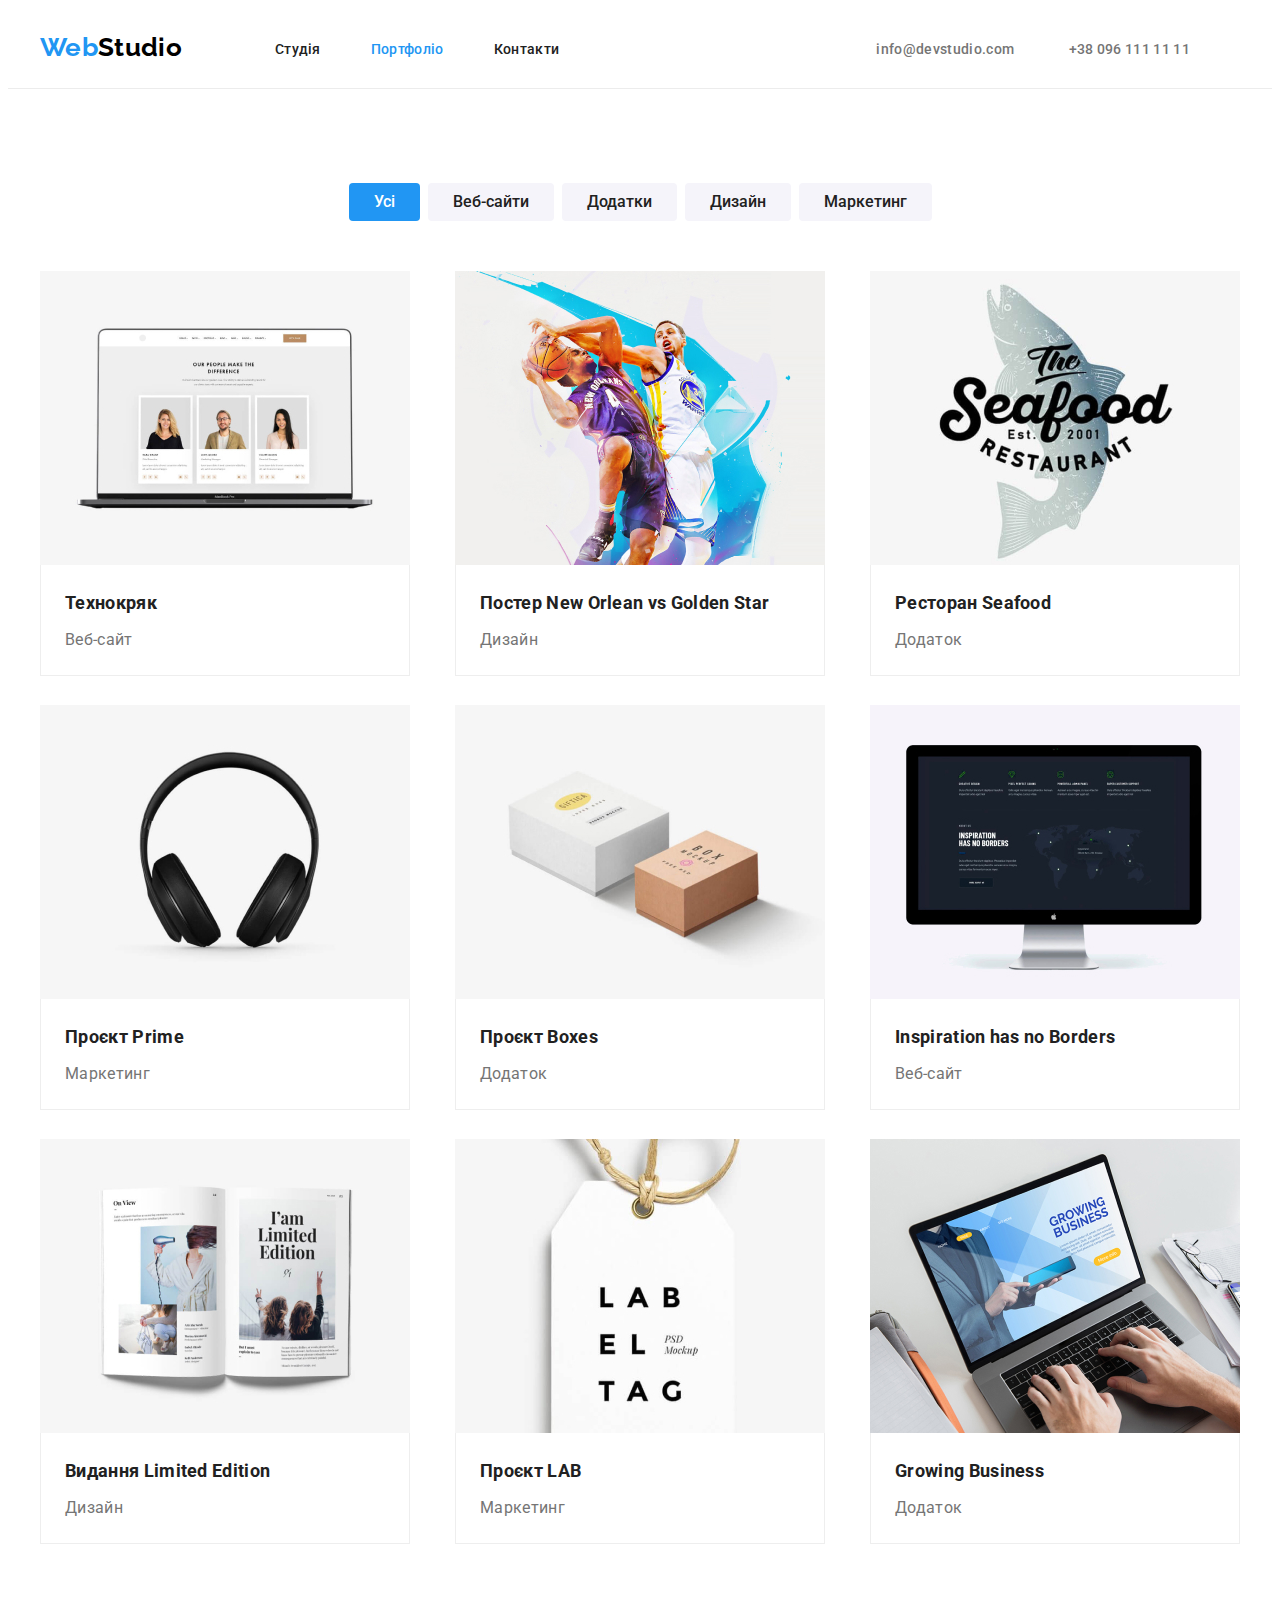
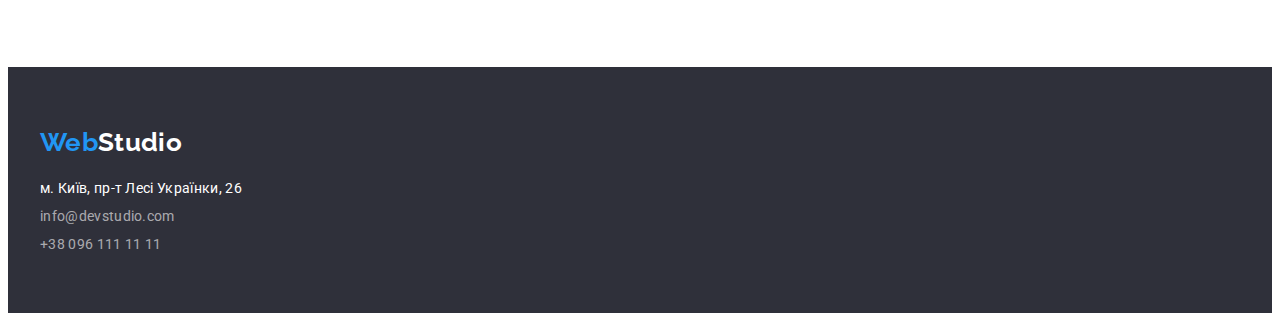
==== portfolio.html @ 250f9b8c "start" ====
<!DOCTYPE html>
<html lang="ua">
  <head>
    <meta charset="UTF-8" />
    <meta http-equiv="X-UA-Compatible" content="IE=edge" />
    <meta name="viewport" content="width=device-width, initial-scale=1.0" />
    <title>Hometask 1</title>
    <link
      rel="stylesheet"
      href="https://cdnjs.cloudflare.com/ajax/libs/modern-normalize/1.1.0/modern-normalize.min.css"
      integrity="sha512-wpPYUAdjBVSE4KJnH1VR1HeZfpl1ub8YT/NKx4PuQ5NmX2tKuGu6U/JRp5y+Y8XG2tV+wKQpNHVUX03MfMFn9Q=="
      crossorigin="anonymous"
      referrerpolicy="no-referrer"
    />
    <link
      href="https://fonts.googleapis.com/css2?family=Raleway:wght@700&family=Roboto:wght@400;500;700;900&display=swap"
      rel="stylesheet"
    />
    <link rel="stylesheet" href="./css/styles.css" />
  </head>
  <body>
    <!-- Шапка сайта -->
    <header class="header">
      <div class="container header-container">
        <nav class="navigation">
          <a class="logo" href="./index.html"> Web<span class="logo-black">Studio</span> </a>

          <ul class="site-nav list">
            <li><a href="/" class="link">Студія</a></li>
            <li><a href="./portfolio.html" class="link active">Портфоліо</a></li>
            <li><a href="" class="link">Контакти</a></li>
          </ul>
        </nav>

        <div class="header-right">
          <a href="mailto:info@devstudio.com" class="contact-link">info@devstudio.com</a>
          <a href="tel:+380961111111" class="contact-link">+38 096 111 11 11</a>
        </div>
      </div>
    </header>
    <main>
      <!-- Портфоліо -->
      <section class="section portfolio">
        <div class="container">
          <h1 class="section-title">Portfolio</h1>
          <ul class="filter">
            <li class="filter-item">
              <button type="button" class="filter-button active">Усі</button>
            </li>
            <li class="filter-item">
              <button type="button" class="filter-button">Веб-сайти</button>
            </li>
            <li class="filter-item">
              <button type="button" class="filter-button">Додатки</button>
            </li>
            <li class="filter-item">
              <button type="button" class="filter-button">Дизайн</button>
            </li>
            <li class="filter-item">
              <button type="button" class="filter-button">Маркетинг</button>
            </li>
          </ul>
          <ul class="portfolio-list">
            <li class="portfolio-item">
              <img src="./images/portfolio/img-p1.jpg" alt="Технокряк" width="370" />
              <div class="portfolio-card">
                <h2 class="title">Технокряк</h2>
                <p class="text">Веб-сайт</p>
              </div>
            </li>
            <li class="portfolio-item">
              <img
                src="./images/portfolio/img-p2.jpg"
                alt="Постер New Orlean vs Golden Star"
                width="370"
              />
              <div class="portfolio-card">
                <h2 class="title">Постер New Orlean vs Golden Star</h2>
                <p class="text">Дизайн</p>
              </div>
            </li>
            <li class="portfolio-item">
              <img src="./images/portfolio/img-p3.jpg" alt="Ресторан Seafood" width="370" />
              <div class="portfolio-card">
                <h2 class="title">Ресторан Seafood</h2>
                <p class="text">Додаток</p>
              </div>
            </li>
            <li class="portfolio-item">
              <img src="./images/portfolio/img-p4.jpg" alt="Проєкт Prime" width="370" />
              <div class="portfolio-card">
                <h2 class="title">Проєкт Prime</h2>
                <p class="text">Маркетинг</p>
              </div>
            </li>
            <li class="portfolio-item">
              <img src="./images/portfolio/img-p5.jpg" alt="Проєкт Boxes" width="370" />
              <div class="portfolio-card">
                <h2 class="title">Проєкт Boxes</h2>
                <p class="text">Додаток</p>
              </div>
            </li>
            <li class="portfolio-item">
              <img
                src="./images/portfolio/img-p6.jpg"
                alt="Inspiration has no Borders"
                width="370"
              />
              <div class="portfolio-card">
                <h2 class="title">Inspiration has no Borders</h2>
                <p class="text">Веб-сайт</p>
              </div>
            </li>
            <li class="portfolio-item">
              <img src="./images/portfolio/img-p7.jpg" alt="Видання Limited Edition" width="370" />
              <div class="portfolio-card">
                <h2 class="title">Видання Limited Edition</h2>
                <p class="text">Дизайн</p>
              </div>
            </li>
            <li class="portfolio-item">
              <img src="./images/portfolio/img-p8.jpg" alt="Проєкт LAB" width="370" />
              <div class="portfolio-card">
                <h2 class="title">Проєкт LAB</h2>
                <p class="text">Маркетинг</p>
              </div>
            </li>
            <li class="portfolio-item">
              <img src="./images/portfolio/img-p9.jpg" alt="Growing Business" width="370" />
              <div class="portfolio-card">
                <h2 class="title">Growing Business</h2>
                <p class="text">Додаток</p>
              </div>
            </li>
          </ul>
        </div>
      </section>
    </main>
    <!-- Адреси -->
    <footer class="footer">
      <div class="container">
        <a class="logo" href="./index.html"> Web<span class="logo-white">Studio</span> </a>
        <address>
          <ul class="address-list">
            <li class="address-item">
              <a href="https://goo.gl/maps/wEpCzDUVnpKATDQ2A" class="contact-link">
                <span class="address-link">м. Київ, пр-т Лесі Українки, 26</span>
              </a>
            </li>
            <li class="address-item">
              <a href="mailto:info@devstudio.com" class="contact-link">info@devstudio.com</a>
            </li>
            <li class="address-item">
              <a href="tel:+380961111111" class="contact-link">+38 096 111 11 11</a>
            </li>
          </ul>
        </address>
      </div>
    </footer>
  </body>
</html>
---- css/styles.css ----
:root {
  --primary-text-color: #212121;
  --title-text-color: #212121;
  --accent-color: #2196f3;
  --primary-white-color: #ffffff;
  --secondary-text-color: #757575;
  --primary-grey-color: #2f303a;
  --secondary-white-color: #f5f5f5;
}

body {
  color: var(--primary-text-color);
  background-color: var(--primary-white-color);
  font-family: Roboto, sans-serif;
  letter-spacing: 0.02em;
}

h1,
h2,
h3,
h4,
h5,
h6,
ul,
p {
  margin: 0;
}

ul {
  padding: 0;
  list-style: none;
}

.section {
  padding: 94px 0;
}

.container {
  max-width: 1200px;
  padding: 0 15px;
  margin: 0 auto;
}

/* цвет основного текста #212121 */

/* вторичный цвет текста #757575 */

/* вторичный цвет текста номера rgba(255, 255, 255, 0.6); */

/* белый #FFFFFF */

/* акцент #2196F3 */

/* цвет фона шапка сайта #FFFFFF */

/* основной цвет фона #F5F5F5; */

/* цвет фона раздел услуга и адрес #2F303A */

/* цвет фона раздела команда #F5F4FA */

.header {
  border-bottom: 1px solid #ececec;
}

.header-container {
  display: flex;
  justify-content: space-between;
  align-items: center;
  height: 80px;
}

.navigation {
  display: flex;
  align-items: center;
}

.logo {
  color: var(--accent-color);
  font-family: Raleway, sans serif;
  font-weight: 700;
  font-size: 26px;
  line-height: 1.2;
  text-decoration: none;
}

.header .logo {
  margin-right: 93px;
}

.logo-black {
  color: #000000;
  font-family: Raleway, sans serif;
  font-weight: 700;
  font-size: 26px;
  line-height: 1.2;
  text-decoration: none;
}

.logo-white {
  color: var(--primary-white-color);
  font-family: Raleway, sans serif;
  font-weight: 700;
  font-size: 26px;
  line-height: 1.2;
  text-decoration: none;
}
/*  Site nav */

.site-nav {
  display: flex;
}

.site-nav .link {
  color: var(--title-text-color);
  font-weight: 500;
  font-size: 14px;
  line-height: 1.2;
  text-decoration: none;
  margin-right: 50px;
}

.site-nav li:last-child .link {
  margin-right: 0;
}

.site-nav .link.active {
  color: var(--accent-color);
}

.site-nav .link:hover,
.site-nav .link:focus {
  color: var(--accent-color);
}
.header .contact-link {
  color: var(--secondary-text-color);
  font-weight: 500;
  font-size: 14px;
  line-height: 1.14;
  text-decoration: none;
  margin-right: 50px;
}
.header .contact-link:hover,
.header .contact-link:focus {
  color: var(--accent-color);
}
/* Button */

.order-button {
  color: var(--primary-white-color);
  background-color: var(--accent-color);
  font-weight: 700;
  font-size: 16px;
  line-height: 1.8;
  width: 216px;
  height: 50px;
  margin-top: 40px;
  left: 692px;
  top: 430px;
  cursor: pointer;
  border: none;
  border-radius: 4px;
}
.order-button:hover,
.order-button:focus {
  background-color: #188ce8;
}
.filter-button {
  color: var(--title-text-color);
  background-color: #f5f4fa;
  font-weight: 500;
  font-size: 16px;
  line-height: 1.6;
  padding: 0 25px;
  height: 38px;
  left: 593px;
  top: 174px;
  font-family: inherit;
  cursor: pointer;
  border: none;
  border-radius: 4px;
}
.filter-button:hover,
.filter-button:focus {
  color: var(--primary-white-color);
  background-color: var(--accent-color);
}
.filter-button.active {
  color: var(--primary-white-color);
  background-color: var(--accent-color);
}

/* Service */
.service .container {
  display: flex;
  justify-content: center;
}

.service {
  height: 600px;
  padding-top: 200px;
  background-color: var(--primary-grey-color);
}
.service-wrap {
  display: flex;
  width: 696px;
  flex-direction: column;
  align-items: center;
}
.service-title {
  color: var(--primary-white-color);
  font-weight: 900;
  font-size: 44px;
  /* line-height: 1.36; */
  text-align: center;
  text-transform: uppercase;
}

/* Features */
.features .section-title {
  display: none;
}
.features-title {
  margin-bottom: 10px;
  color: var(--title-text-color);
  font-weight: 700;
  font-size: 14px;
  line-height: 1.14;
}

.features-list {
  display: flex;
}

.feature-item {
  margin-right: 30px;
}

.feature-item:last-child {
  margin-right: 0;
}

.features-list .text {
  color: var(--secondary-text-color);
  font-size: 14px;
  line-height: 1.7;
}

/* Skils */
.section.skils {
  padding-top: 0;
}

.skils-title {
  margin-bottom: 50px;
  color: var(--title-text-color);
  font-weight: 700;
  font-size: 36px;
  line-height: 1.16;
  text-align: center;
}

.skils-list {
  display: flex;
}

.skils-item {
  margin-right: 30px;
}

.skils-item:last-child {
  margin-right: 0;
}

/* Team */
.team {
  background-color: #f5f4fa;
}
.team .section-title {
  margin-bottom: 50px;
  color: var(--title-text-color);
  font-weight: 700;
  font-size: 36px;
  line-height: 1.16;
  text-align: center;
}
.team .name-title {
  margin: 30px 0 10px 0;
  color: var(--title-text-color);
  font-weight: 500;
  font-size: 16px;
  line-height: 1.18;
  text-align: center;
}

.team-list {
  display: flex;
}

.team-item {
  margin-right: 30px;
  box-shadow: 0px 1px 3px rgba(0, 0, 0, 0.12), 0px 1px 1px rgba(0, 0, 0, 0.14),
    0px 2px 1px rgba(0, 0, 0, 0.2);
  border-radius: 0px 0px 4px 4px;
}

.team-item:last-child {
  margin-right: 0;
}

.card-info {
  height: 108px;
}

.team-list .text {
  color: var(--secondary-text-color);
  font-size: 16px;
  line-height: 1.18;
  text-align: center;
}

/* Portfolio */

.portfolio .container {
  display: flex;
  flex-direction: column;
  align-items: center;
}

.portfolio .section-title {
  display: none;
}

/* Filter */
.filter {
  display: flex;
  margin-bottom: 50px;
}

.filter-item {
  margin-right: 8px;
}

.filter-item:last-child {
  margin-right: 0;
}

.portfolio-list {
  display: flex;
  flex-wrap: wrap;
  justify-content: space-between;
}

.portfolio-item {
  display: flex;
  flex-direction: column;
  width: 370px;
  height: 404px;
  margin-bottom: 30px;
}

.portfolio-card {
  height: 110px;
  padding: 20px 24px;
  border: 1px solid #eeeeee;
  border-top: none;
}

.portfolio-list .title {
  margin-bottom: 4px;
  color: var(--title-text-color);
  font-weight: 700;
  font-size: 18px;
  line-height: 2;
}
.portfolio-list .text {
  color: var(--secondary-text-color);
  font-size: 16px;
  line-height: 1.87;
}

/* Footer */

.footer .container {
  padding: 60px 0;
}

.footer .logo {
  margin-bottom: 20px;
  display: block;
}

/* Adress */
.footer {
  background-color: #2f303a;
}
.address-list .address-link {
  color: var(--primary-white-color);
  font-size: 14px;
  font-style: normal;
  line-height: 1.17;
}
.address-list .contact-link {
  color: rgba(255, 255, 255, 0.6);
  font-size: 14px;
  font-style: normal;
  line-height: 1.17;
  text-decoration: none;
}
.address-list .address-link:hover,
.address-list .address-link:focus {
  color: var(--accent-color);
}
.address-list .contact-link:hover,
.address-list .contact-link:focus {
  color: var(--accent-color);
}

.address-item {
  margin-bottom: 9px;
}

.address-item:last-child {
  margin-bottom: 0;
}
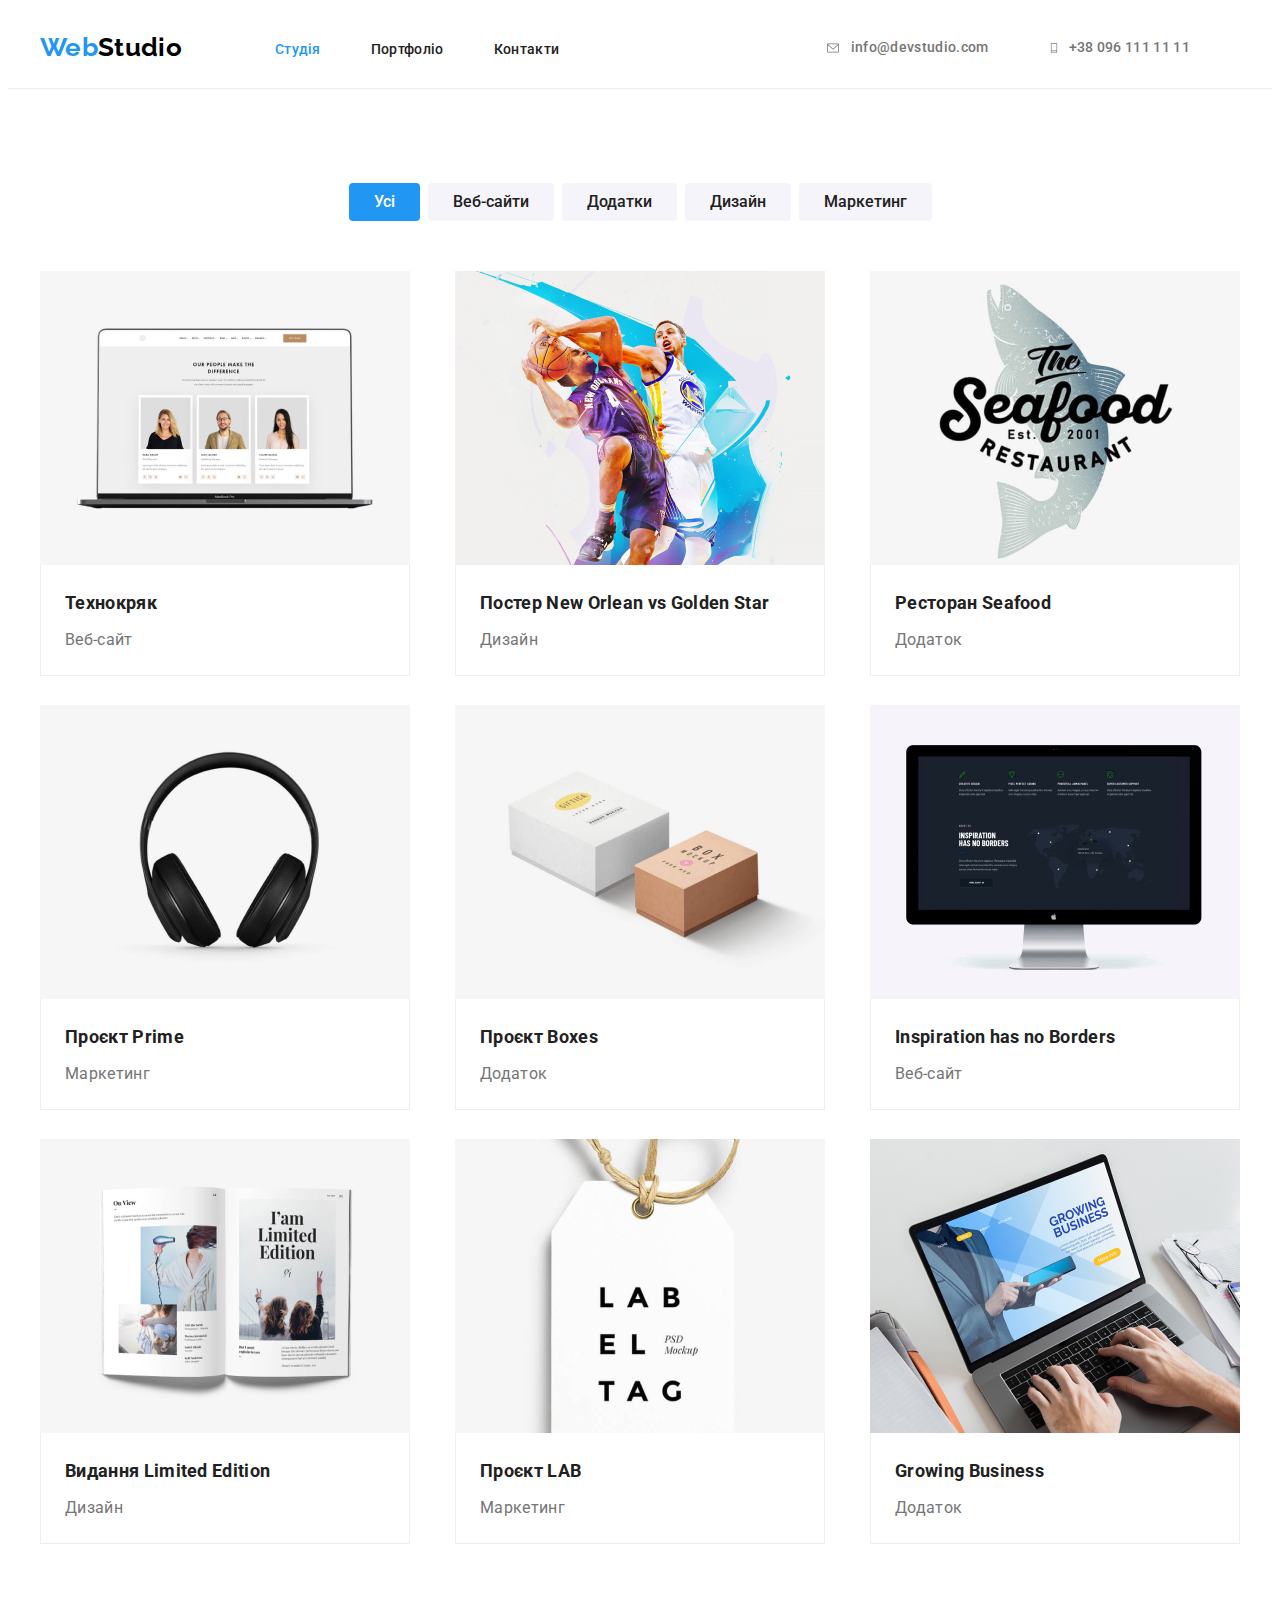
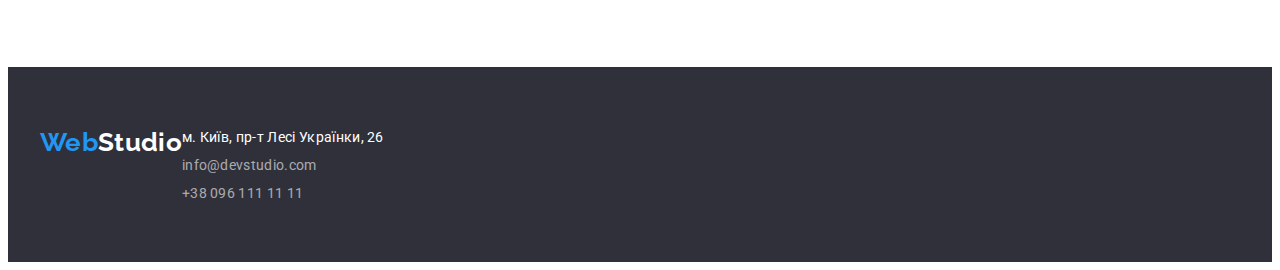
==== commit 740e778d: "Последующие заметки" ====
--- a/portfolio.html
+++ b/portfolio.html
@@ -26,15 +26,25 @@
           <a class="logo" href="./index.html"> Web<span class="logo-black">Studio</span> </a>
 
           <ul class="site-nav list">
-            <li><a href="/" class="link">Студія</a></li>
-            <li><a href="./portfolio.html" class="link active">Портфоліо</a></li>
+            <li><a href="/" class="link active">Студія</a></li>
+            <li><a href="./portfolio.html" class="link">Портфоліо</a></li>
             <li><a href="" class="link">Контакти</a></li>
           </ul>
         </nav>
 
         <div class="header-right">
-          <a href="mailto:info@devstudio.com" class="contact-link">info@devstudio.com</a>
-          <a href="tel:+380961111111" class="contact-link">+38 096 111 11 11</a>
+          <a href="mailto:info@devstudio.com" class="contact-link">
+            <svg class="icon-header" width="16" height="12">
+              <use href="./images/icons.svg#icon-email"></use>
+            </svg>
+            info@devstudio.com</a
+          >
+          <a href="tel:+380961111111" class="contact-link">
+            <svg class="icon-header" width="10" height="16">
+              <use href="./images/icons.svg#icon-phone"></use>
+            </svg>
+            +38 096 111 11 11</a
+          >
         </div>
       </div>
     </header>
--- a/css/styles.css
+++ b/css/styles.css
@@ -139,11 +139,30 @@
   line-height: 1.14;
   text-decoration: none;
   margin-right: 50px;
-}
+  display: flex;
+  align-items: center;
+}
+
+.header-right {
+  display: flex;
+}
+.header-right .icon-header {
+  margin: 10px;
+}
+.header-right .icon-header:hover,
+.header-right .icon-header:focus {
+  color: var(--accent-color);
+}
+
 .header .contact-link:hover,
 .header .contact-link:focus {
   color: var(--accent-color);
 }
+
+.icon-header {
+  fill: currentColor;
+}
+
 /* Button */
 
 .order-button {
@@ -199,7 +218,12 @@
 .service {
   height: 600px;
   padding-top: 200px;
-  background-color: var(--primary-grey-color);
+  background-color: #2f303a;
+  background-image: linear-gradient(rgba(47, 48, 58, 0.4), rgba(47, 48, 58, 0.4)),
+    url(../images/new-photo.jpg);
+  background-size: 1600px auto;
+  background-position: center center;
+  background-repeat: no-repeat;
 }
 .service-wrap {
   display: flex;
@@ -234,6 +258,15 @@
 
 .feature-item {
   margin-right: 30px;
+  max-width: 270px;
+}
+.feature-icons {
+  background-color: #f5f4fa;
+  height: 120px;
+  display: flex;
+  justify-content: center;
+  align-items: center;
+  margin-bottom: 30px;
 }
 
 .feature-item:last-child {
@@ -309,7 +342,10 @@
 }
 
 .card-info {
-  height: 108px;
+  display: flex;
+  flex-direction: column;
+  align-items: center;
+  padding-bottom: 30px;
 }
 
 .team-list .text {
@@ -318,6 +354,27 @@
   line-height: 1.18;
   text-align: center;
 }
+.link-svg {
+  width: 44px;
+  height: 44px;
+  border-radius: 50%;
+  color: #afb1b8;
+  display: flex;
+  justify-content: center;
+  align-items: center;
+}
+
+.icon-team {
+  fill: currentColor;
+}
+.link-svg:hover,
+.link-svg:focus {
+  background-color: #2196f3;
+  color: #ffffff;
+}
+.social-icons {
+  display: flex;
+}
 
 /* Portfolio */
 
@@ -329,6 +386,12 @@
 
 .portfolio .section-title {
   display: none;
+}
+
+.portfolio-item:hover,
+.portfolio-item:focus {
+  box-shadow: 0px 1px 1px rgba(0, 0, 0, 0.12), 0px 4px 4px rgba(0, 0, 0, 0.06),
+    1px 4px 6px rgba(0, 0, 0, 0.16);
 }
 
 /* Filter */
@@ -378,11 +441,76 @@
   font-size: 16px;
   line-height: 1.87;
 }
+/* Clients  */
+.clients {
+  padding-bottom: 94px;
+  padding-top: 94px;
+}
+.clients-title {
+  color: #212121;
+  margin-bottom: 50px;
+  font-weight: 700;
+  font-size: 36px;
+  line-height: 1.16;
+  text-align: center;
+}
+.clients-list {
+  display: flex;
+  justify-content: space-between;
+}
+.clients-item {
+  width: 170px;
+  height: 92px;
+  display: flex;
+  justify-content: center;
+  align-items: center;
+  box-sizing: border-box;
+  border: 1px solid #afb1b8;
+  border-radius: 4px;
+}
+.svg-clients:hover,
+.svg-clients:focus {
+  color: #2196F3; 
+}
+.svg-clients {
+  color: #AFB1B8;
+}
+.svg-end:hover,
+.svg-end:focus {
+  color: #FFFFFF;
+  background-color: #2196F3;
+}
+.svg-end {
+  width: 44px;
+  height: 44px;
+  border-radius: 50%;
+  color: #FFFFFF;
+  background: rgba(255, 255, 255, 0.1);
+  display: flex;
+  justify-content: center;
+  align-items: center;
+}
+.icon-logo {
+  fill: currentColor;
+}
 
 /* Footer */
 
 .footer .container {
   padding: 60px 0;
+  display: flex;
+}
+.footer-title {
+  color: #ffffff;
+
+  font-weight: 700;
+  font-size: 14px;
+  line-height: 1.14;
+}
+
+
+.list-end {
+  display: flex;
 }
 
 .footer .logo {
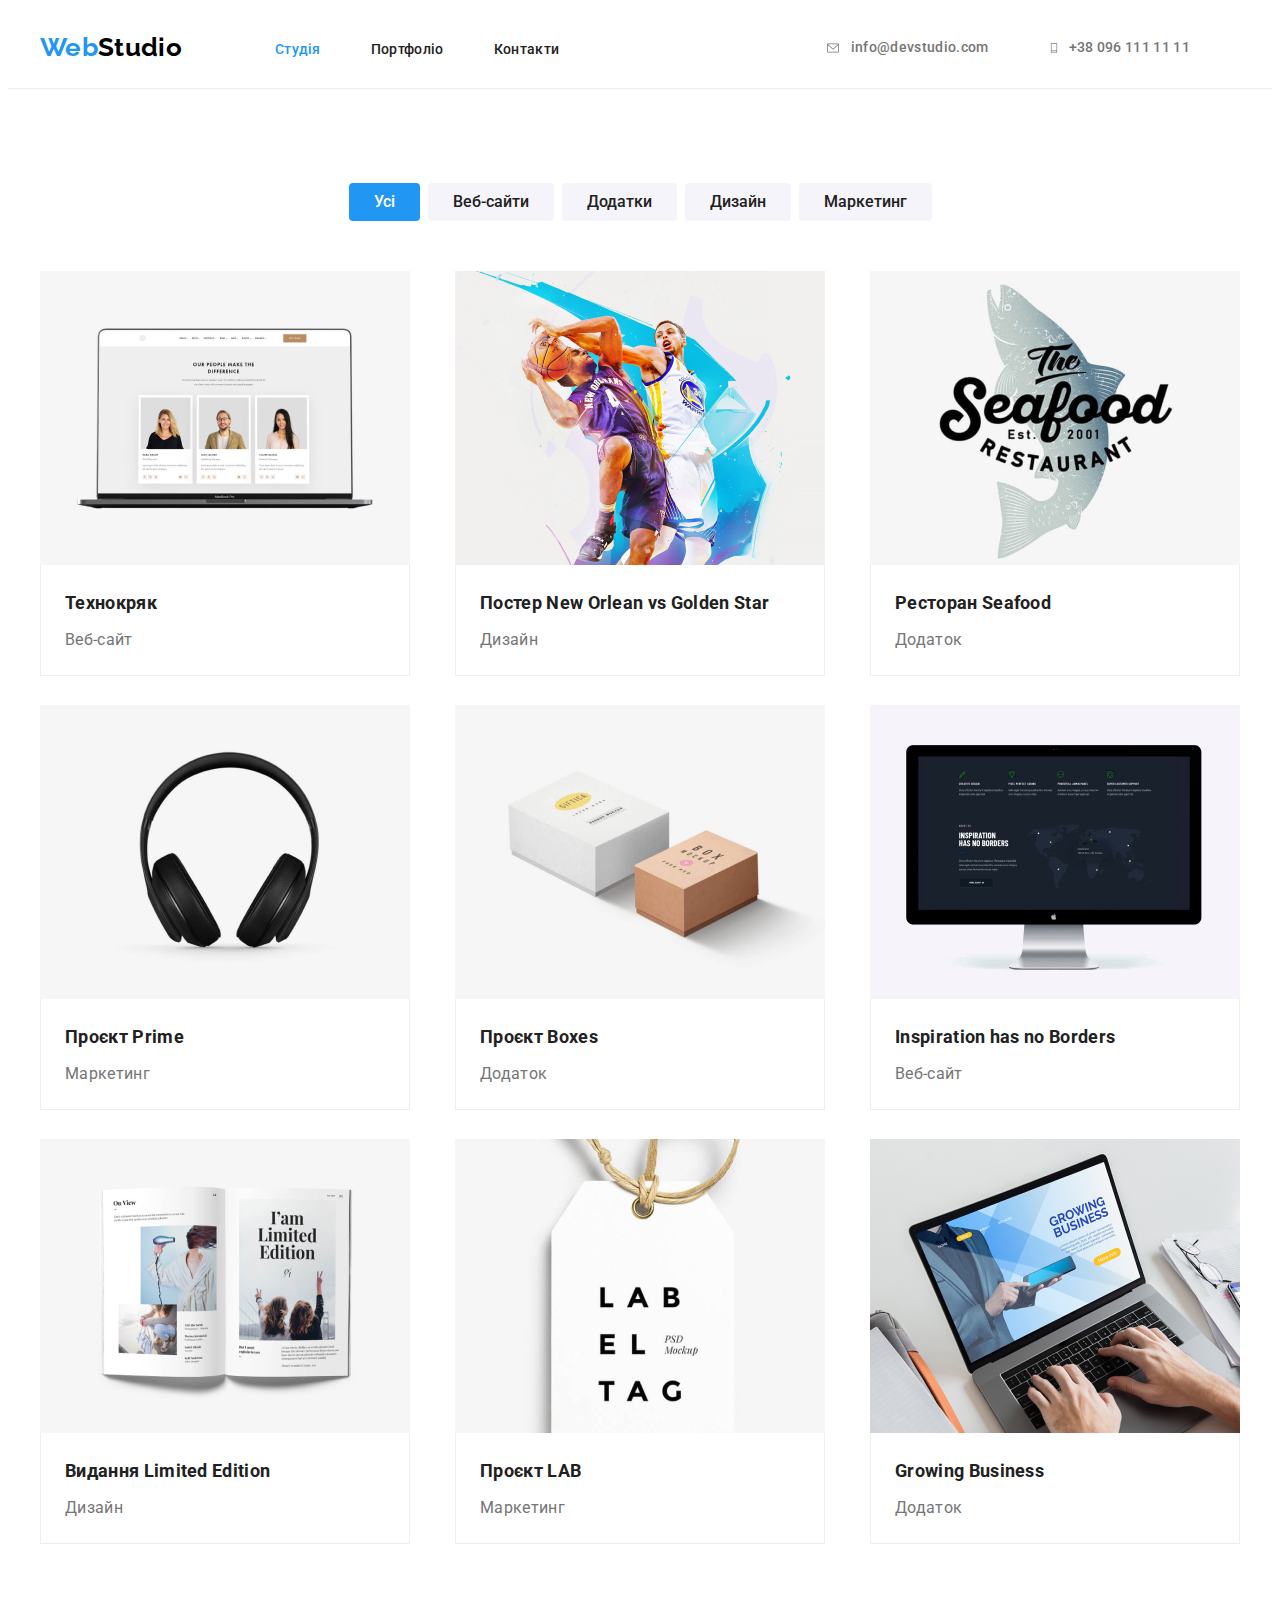
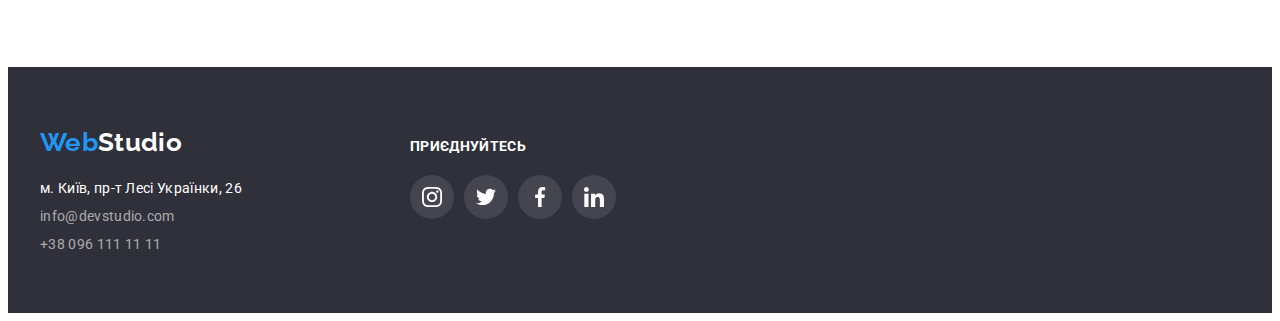
==== commit 949bde4f: "Готово" ====
--- a/portfolio.html
+++ b/portfolio.html
@@ -149,6 +149,7 @@
     <!-- Адреси -->
     <footer class="footer">
       <div class="container">
+        <div class="footer-main">
         <a class="logo" href="./index.html"> Web<span class="logo-white">Studio</span> </a>
         <address>
           <ul class="address-list">
@@ -165,6 +166,40 @@
             </li>
           </ul>
         </address>
+        </div>
+        <div class="footer-block">
+          <h2 class="footer-title">приєднуйтесь</h2>
+          <ul class="list-end">
+            <li class="footer-icon">
+              <a class="svg-end" href="#" aria-label="instagram">
+                <svg class="icon-logo" width="20" height="20">
+                  <use href="./images/icons.svg#icon-instagram"></use>
+                </svg>
+              </a>
+            </li>
+            <li class="footer-icon">
+              <a class="svg-end" href="#" aria-label="twitter">
+                <svg class="icon-logo" width="20" height="20">
+                  <use href="./images/icons.svg#icon-twitter"></use>
+                </svg>
+              </a>
+            </li>
+            <li class="footer-icon">
+              <a class="svg-end" href="#" aria-label="facebook">
+                <svg class="icon-logo" width="20" height="20">
+                  <use href="./images/icons.svg#icon-facebook"></use>
+                </svg>
+              </a>
+            </li>
+            <li class="footer-icon">
+              <a class="svg-end" href="#" aria-label="linkedin">
+                <svg class="icon-logo" width="20" height="20">
+                  <use href="./images/icons.svg#icon-linkedin"></use>
+                </svg>
+              </a>
+            </li>
+          </ul>
+
       </div>
     </footer>
   </body>
--- a/css/styles.css
+++ b/css/styles.css
@@ -374,6 +374,7 @@
 }
 .social-icons {
   display: flex;
+  margin-top: 16px;
 }
 
 /* Portfolio */
@@ -458,7 +459,8 @@
   display: flex;
   justify-content: space-between;
 }
-.clients-item {
+
+.svg-clients {
   width: 170px;
   height: 92px;
   display: flex;
@@ -468,12 +470,15 @@
   border: 1px solid #afb1b8;
   border-radius: 4px;
 }
+
 .svg-clients:hover,
 .svg-clients:focus {
-  color: #2196F3; 
+  color: #2196F3;
+border: 1px solid #2196F3;
 }
 .svg-clients {
   color: #AFB1B8;
+
 }
 .svg-end:hover,
 .svg-end:focus {
@@ -502,17 +507,28 @@
 }
 .footer-title {
   color: #ffffff;
-
+  text-transform: uppercase;
   font-weight: 700;
   font-size: 14px;
   line-height: 1.14;
+
 }
 
 
 .list-end {
   display: flex;
-}
-
+  margin-top: 20px; 
+}
+
+.footer-icon {
+  margin-right: 10px;
+}
+.footer-block {
+  margin-left: 70px;
+  width: 210px;
+  margin-left: 70px;
+  margin-top: 12px;
+}
 .footer .logo {
   margin-bottom: 20px;
   display: block;
@@ -522,6 +538,10 @@
 .footer {
   background-color: #2f303a;
 }
+.footer-main {
+  min-width: 280px;
+  margin-right: 20px;
+}
 .address-list .address-link {
   color: var(--primary-white-color);
   font-size: 14px;
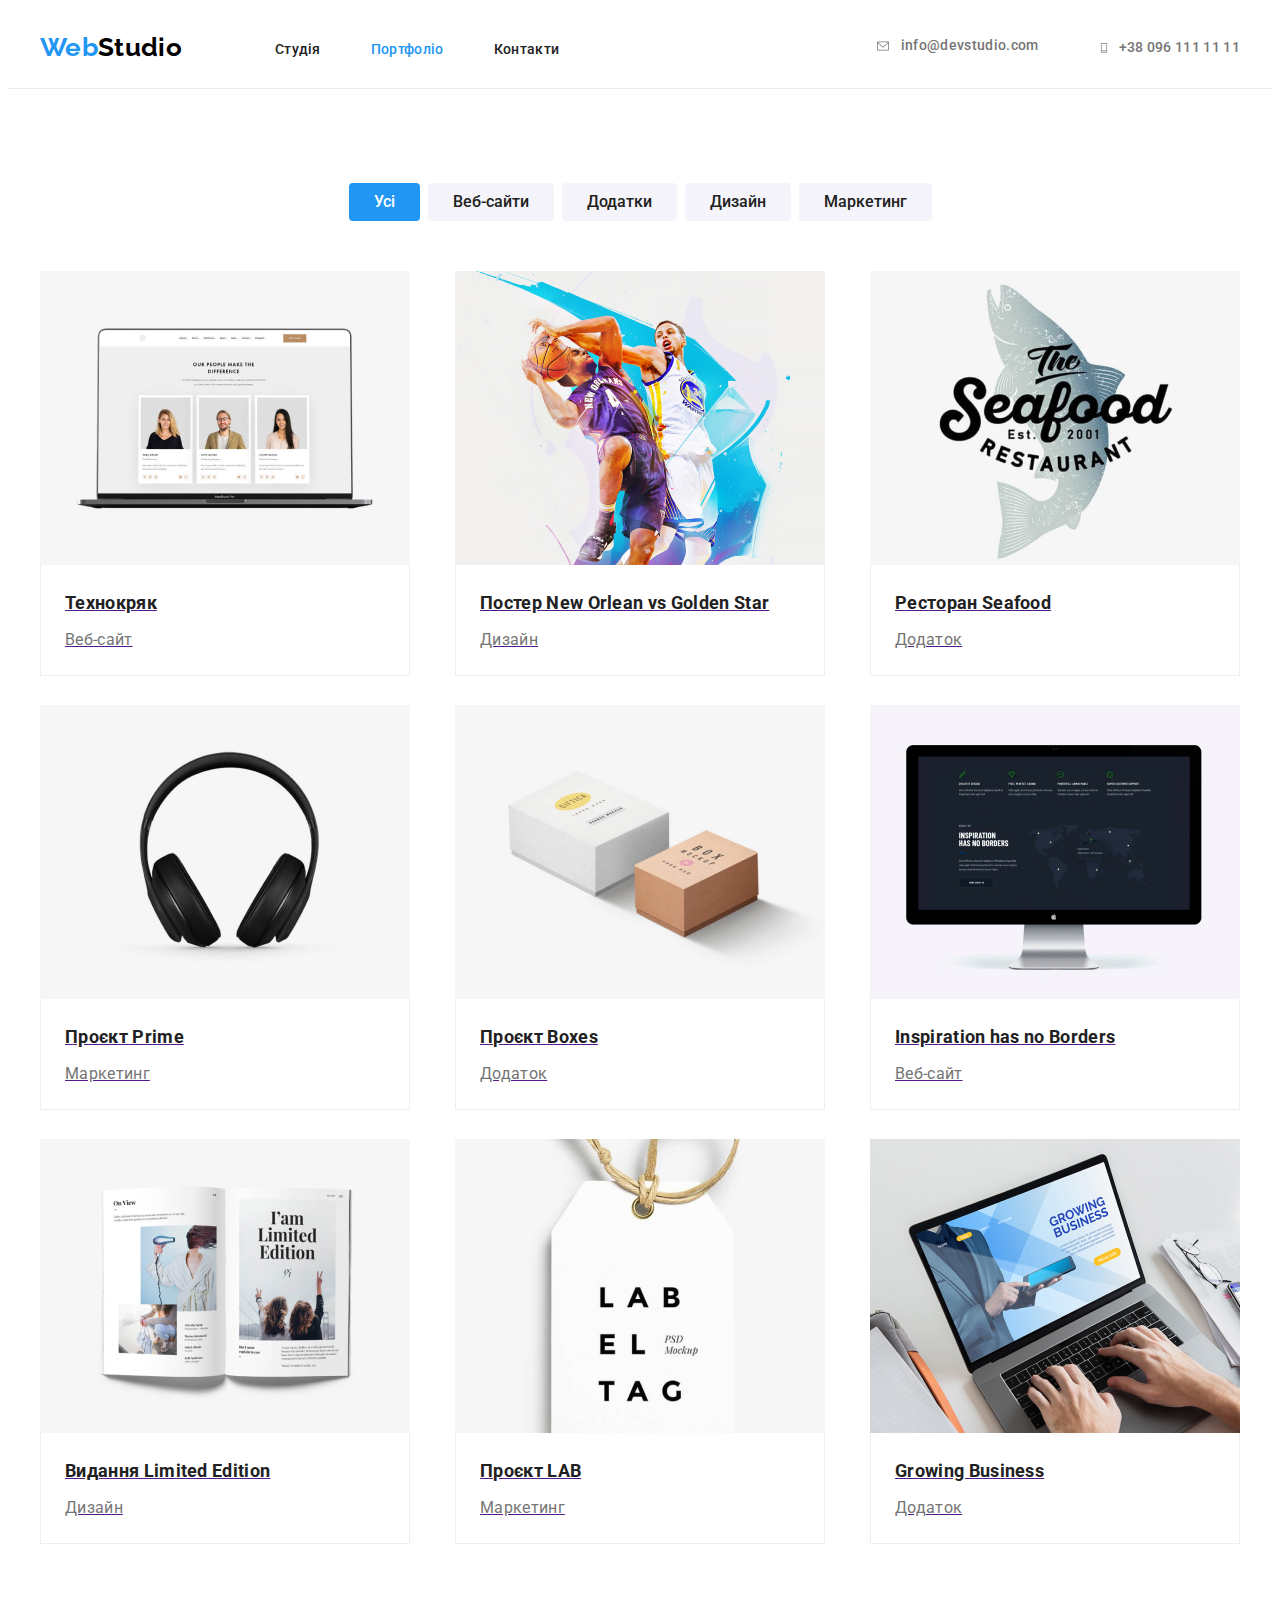
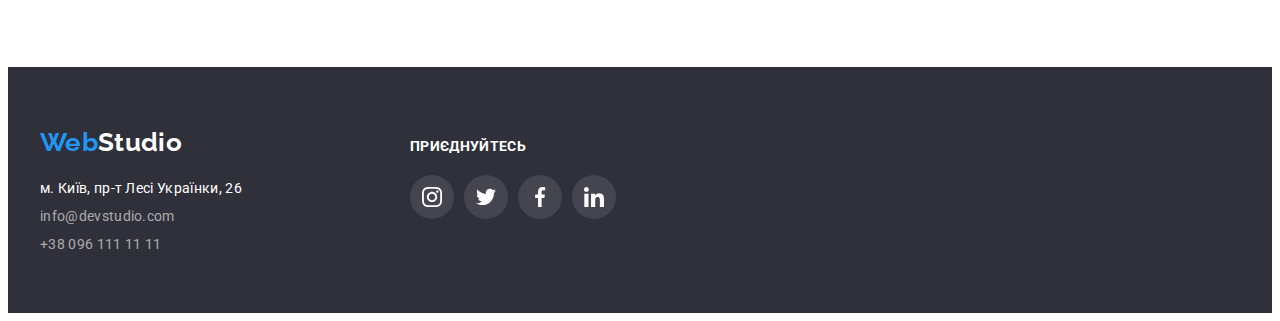
==== commit e857f1ad: "Последнее обновление" ====
--- a/portfolio.html
+++ b/portfolio.html
@@ -26,26 +26,30 @@
           <a class="logo" href="./index.html"> Web<span class="logo-black">Studio</span> </a>
 
           <ul class="site-nav list">
-            <li><a href="/" class="link active">Студія</a></li>
-            <li><a href="./portfolio.html" class="link">Портфоліо</a></li>
+            <li><a href="/" class="link">Студія</a></li>
+            <li><a href="./portfolio.html" class="link active">Портфоліо</a></li>
             <li><a href="" class="link">Контакти</a></li>
           </ul>
         </nav>
 
-        <div class="header-right">
-          <a href="mailto:info@devstudio.com" class="contact-link">
-            <svg class="icon-header" width="16" height="12">
-              <use href="./images/icons.svg#icon-email"></use>
-            </svg>
-            info@devstudio.com</a
-          >
-          <a href="tel:+380961111111" class="contact-link">
-            <svg class="icon-header" width="10" height="16">
-              <use href="./images/icons.svg#icon-phone"></use>
-            </svg>
-            +38 096 111 11 11</a
-          >
-        </div>
+        <ul class="header-right">
+          <li>
+            <a href="mailto:info@devstudio.com" class="contact-link">
+              <svg class="icon-header" width="16" height="12">
+                <use href="./images/icons.svg#icon-email"></use>
+              </svg>
+              info@devstudio.com</a
+            >
+          </li>
+          <li>
+            <a href="tel:+380961111111" class="contact-link">
+              <svg class="icon-header" width="10" height="16">
+                <use href="./images/icons.svg#icon-phone"></use>
+              </svg>
+              +38 096 111 11 11</a
+            >
+          </li>
+        </ul>
       </div>
     </header>
     <main>
@@ -71,76 +75,98 @@
             </li>
           </ul>
           <ul class="portfolio-list">
-            <li class="portfolio-item">
-              <img src="./images/portfolio/img-p1.jpg" alt="Технокряк" width="370" />
-              <div class="portfolio-card">
-                <h2 class="title">Технокряк</h2>
-                <p class="text">Веб-сайт</p>
-              </div>
-            </li>
-            <li class="portfolio-item">
-              <img
-                src="./images/portfolio/img-p2.jpg"
-                alt="Постер New Orlean vs Golden Star"
-                width="370"
-              />
-              <div class="portfolio-card">
-                <h2 class="title">Постер New Orlean vs Golden Star</h2>
-                <p class="text">Дизайн</p>
-              </div>
-            </li>
-            <li class="portfolio-item">
-              <img src="./images/portfolio/img-p3.jpg" alt="Ресторан Seafood" width="370" />
-              <div class="portfolio-card">
-                <h2 class="title">Ресторан Seafood</h2>
-                <p class="text">Додаток</p>
-              </div>
-            </li>
-            <li class="portfolio-item">
-              <img src="./images/portfolio/img-p4.jpg" alt="Проєкт Prime" width="370" />
-              <div class="portfolio-card">
-                <h2 class="title">Проєкт Prime</h2>
-                <p class="text">Маркетинг</p>
-              </div>
-            </li>
-            <li class="portfolio-item">
-              <img src="./images/portfolio/img-p5.jpg" alt="Проєкт Boxes" width="370" />
-              <div class="portfolio-card">
-                <h2 class="title">Проєкт Boxes</h2>
-                <p class="text">Додаток</p>
-              </div>
-            </li>
-            <li class="portfolio-item">
-              <img
-                src="./images/portfolio/img-p6.jpg"
-                alt="Inspiration has no Borders"
-                width="370"
-              />
-              <div class="portfolio-card">
-                <h2 class="title">Inspiration has no Borders</h2>
-                <p class="text">Веб-сайт</p>
-              </div>
-            </li>
-            <li class="portfolio-item">
-              <img src="./images/portfolio/img-p7.jpg" alt="Видання Limited Edition" width="370" />
-              <div class="portfolio-card">
-                <h2 class="title">Видання Limited Edition</h2>
-                <p class="text">Дизайн</p>
-              </div>
-            </li>
-            <li class="portfolio-item">
-              <img src="./images/portfolio/img-p8.jpg" alt="Проєкт LAB" width="370" />
-              <div class="portfolio-card">
-                <h2 class="title">Проєкт LAB</h2>
-                <p class="text">Маркетинг</p>
-              </div>
-            </li>
-            <li class="portfolio-item">
-              <img src="./images/portfolio/img-p9.jpg" alt="Growing Business" width="370" />
-              <div class="portfolio-card">
-                <h2 class="title">Growing Business</h2>
-                <p class="text">Додаток</p>
-              </div>
+            <li>
+              <a href="" class="portfolio-item">
+                <img src="./images/portfolio/img-p1.jpg" alt="Технокряк" width="370" />
+                <div class="portfolio-card">
+                  <h2 class="title">Технокряк</h2>
+                  <p class="text">Веб-сайт</p>
+                </div>
+              </a>
+            </li>
+            <li>
+              <a href="" class="portfolio-item">
+                <img
+                  src="./images/portfolio/img-p2.jpg"
+                  alt="Постер New Orlean vs Golden Star"
+                  width="370"
+                />
+                <div class="portfolio-card">
+                  <h2 class="title">Постер New Orlean vs Golden Star</h2>
+                  <p class="text">Дизайн</p>
+                </div>
+              </a>
+            </li>
+            <li>
+              <a href="" class="portfolio-item">
+                <img src="./images/portfolio/img-p3.jpg" alt="Ресторан Seafood" width="370" />
+                <div class="portfolio-card">
+                  <h2 class="title">Ресторан Seafood</h2>
+                  <p class="text">Додаток</p>
+                </div>
+              </a>
+            </li>
+            <li>
+              <a href="" class="portfolio-item">
+                <img src="./images/portfolio/img-p4.jpg" alt="Проєкт Prime" width="370" />
+                <div class="portfolio-card">
+                  <h2 class="title">Проєкт Prime</h2>
+                  <p class="text">Маркетинг</p>
+                </div>
+              </a>
+            </li>
+            <li>
+              <a href="" class="portfolio-item">
+                <img src="./images/portfolio/img-p5.jpg" alt="Проєкт Boxes" width="370" />
+                <div class="portfolio-card">
+                  <h2 class="title">Проєкт Boxes</h2>
+                  <p class="text">Додаток</p>
+                </div>
+              </a>
+            </li>
+            <li>
+              <a href="" class="portfolio-item">
+                <img
+                  src="./images/portfolio/img-p6.jpg"
+                  alt="Inspiration has no Borders"
+                  width="370"
+                />
+                <div class="portfolio-card">
+                  <h2 class="title">Inspiration has no Borders</h2>
+                  <p class="text">Веб-сайт</p>
+                </div>
+              </a>
+            </li>
+            <li>
+              <a href="" class="portfolio-item">
+                <img
+                  src="./images/portfolio/img-p7.jpg"
+                  alt="Видання Limited Edition"
+                  width="370"
+                />
+                <div class="portfolio-card">
+                  <h2 class="title">Видання Limited Edition</h2>
+                  <p class="text">Дизайн</p>
+                </div>
+              </a>
+            </li>
+            <li>
+              <a href="" class="portfolio-item">
+                <img src="./images/portfolio/img-p8.jpg" alt="Проєкт LAB" width="370" />
+                <div class="portfolio-card">
+                  <h2 class="title">Проєкт LAB</h2>
+                  <p class="text">Маркетинг</p>
+                </div>
+              </a>
+            </li>
+            <li>
+              <a href="" class="portfolio-item">
+                <img src="./images/portfolio/img-p9.jpg" alt="Growing Business" width="370" />
+                <div class="portfolio-card">
+                  <h2 class="title">Growing Business</h2>
+                  <p class="text">Додаток</p>
+                </div>
+              </a>
             </li>
           </ul>
         </div>
@@ -150,22 +176,22 @@
     <footer class="footer">
       <div class="container">
         <div class="footer-main">
-        <a class="logo" href="./index.html"> Web<span class="logo-white">Studio</span> </a>
-        <address>
-          <ul class="address-list">
-            <li class="address-item">
-              <a href="https://goo.gl/maps/wEpCzDUVnpKATDQ2A" class="contact-link">
-                <span class="address-link">м. Київ, пр-т Лесі Українки, 26</span>
-              </a>
-            </li>
-            <li class="address-item">
-              <a href="mailto:info@devstudio.com" class="contact-link">info@devstudio.com</a>
-            </li>
-            <li class="address-item">
-              <a href="tel:+380961111111" class="contact-link">+38 096 111 11 11</a>
-            </li>
-          </ul>
-        </address>
+          <a class="logo" href="./index.html"> Web<span class="logo-white">Studio</span> </a>
+          <address>
+            <ul class="address-list">
+              <li class="address-item">
+                <a href="https://goo.gl/maps/wEpCzDUVnpKATDQ2A" class="contact-link">
+                  <span class="address-link">м. Київ, пр-т Лесі Українки, 26</span>
+                </a>
+              </li>
+              <li class="address-item">
+                <a href="mailto:info@devstudio.com" class="contact-link">info@devstudio.com</a>
+              </li>
+              <li class="address-item">
+                <a href="tel:+380961111111" class="contact-link">+38 096 111 11 11</a>
+              </li>
+            </ul>
+          </address>
         </div>
         <div class="footer-block">
           <h2 class="footer-title">приєднуйтесь</h2>
@@ -199,7 +225,7 @@
               </a>
             </li>
           </ul>
-
+        </div>
       </div>
     </footer>
   </body>
--- a/css/styles.css
+++ b/css/styles.css
@@ -65,7 +65,6 @@
 
 .header-container {
   display: flex;
-  justify-content: space-between;
   align-items: center;
   height: 80px;
 }
@@ -142,9 +141,12 @@
   display: flex;
   align-items: center;
 }
-
+.header-right li:last-child .contact-link {
+  margin-right: 0;
+}
 .header-right {
   display: flex;
+  margin-left: auto;
 }
 .header-right .icon-header {
   margin: 10px;
@@ -203,6 +205,8 @@
 .filter-button:focus {
   color: var(--primary-white-color);
   background-color: var(--accent-color);
+  box-shadow: 0px 3px 1px rgba(0, 0, 0, 0.1), 0px 1px 2px rgba(0, 0, 0, 0.08),
+    0px 2px 2px rgba(0, 0, 0, 0.12);
 }
 .filter-button.active {
   color: var(--primary-white-color);
@@ -217,7 +221,9 @@
 
 .service {
   height: 600px;
+  max-width: 1600px;
   padding-top: 200px;
+  margin: 0 auto;
   background-color: #2f303a;
   background-image: linear-gradient(rgba(47, 48, 58, 0.4), rgba(47, 48, 58, 0.4)),
     url(../images/new-photo.jpg);
@@ -473,23 +479,22 @@
 
 .svg-clients:hover,
 .svg-clients:focus {
-  color: #2196F3;
-border: 1px solid #2196F3;
+  color: #2196f3;
+  border: 1px solid #2196f3;
 }
 .svg-clients {
-  color: #AFB1B8;
-
+  color: #afb1b8;
 }
 .svg-end:hover,
 .svg-end:focus {
-  color: #FFFFFF;
-  background-color: #2196F3;
+  color: #ffffff;
+  background-color: #2196f3;
 }
 .svg-end {
   width: 44px;
   height: 44px;
   border-radius: 50%;
-  color: #FFFFFF;
+  color: #ffffff;
   background: rgba(255, 255, 255, 0.1);
   display: flex;
   justify-content: center;
@@ -511,13 +516,11 @@
   font-weight: 700;
   font-size: 14px;
   line-height: 1.14;
-
-}
-
+}
 
 .list-end {
   display: flex;
-  margin-top: 20px; 
+  margin-top: 20px;
 }
 
 .footer-icon {
